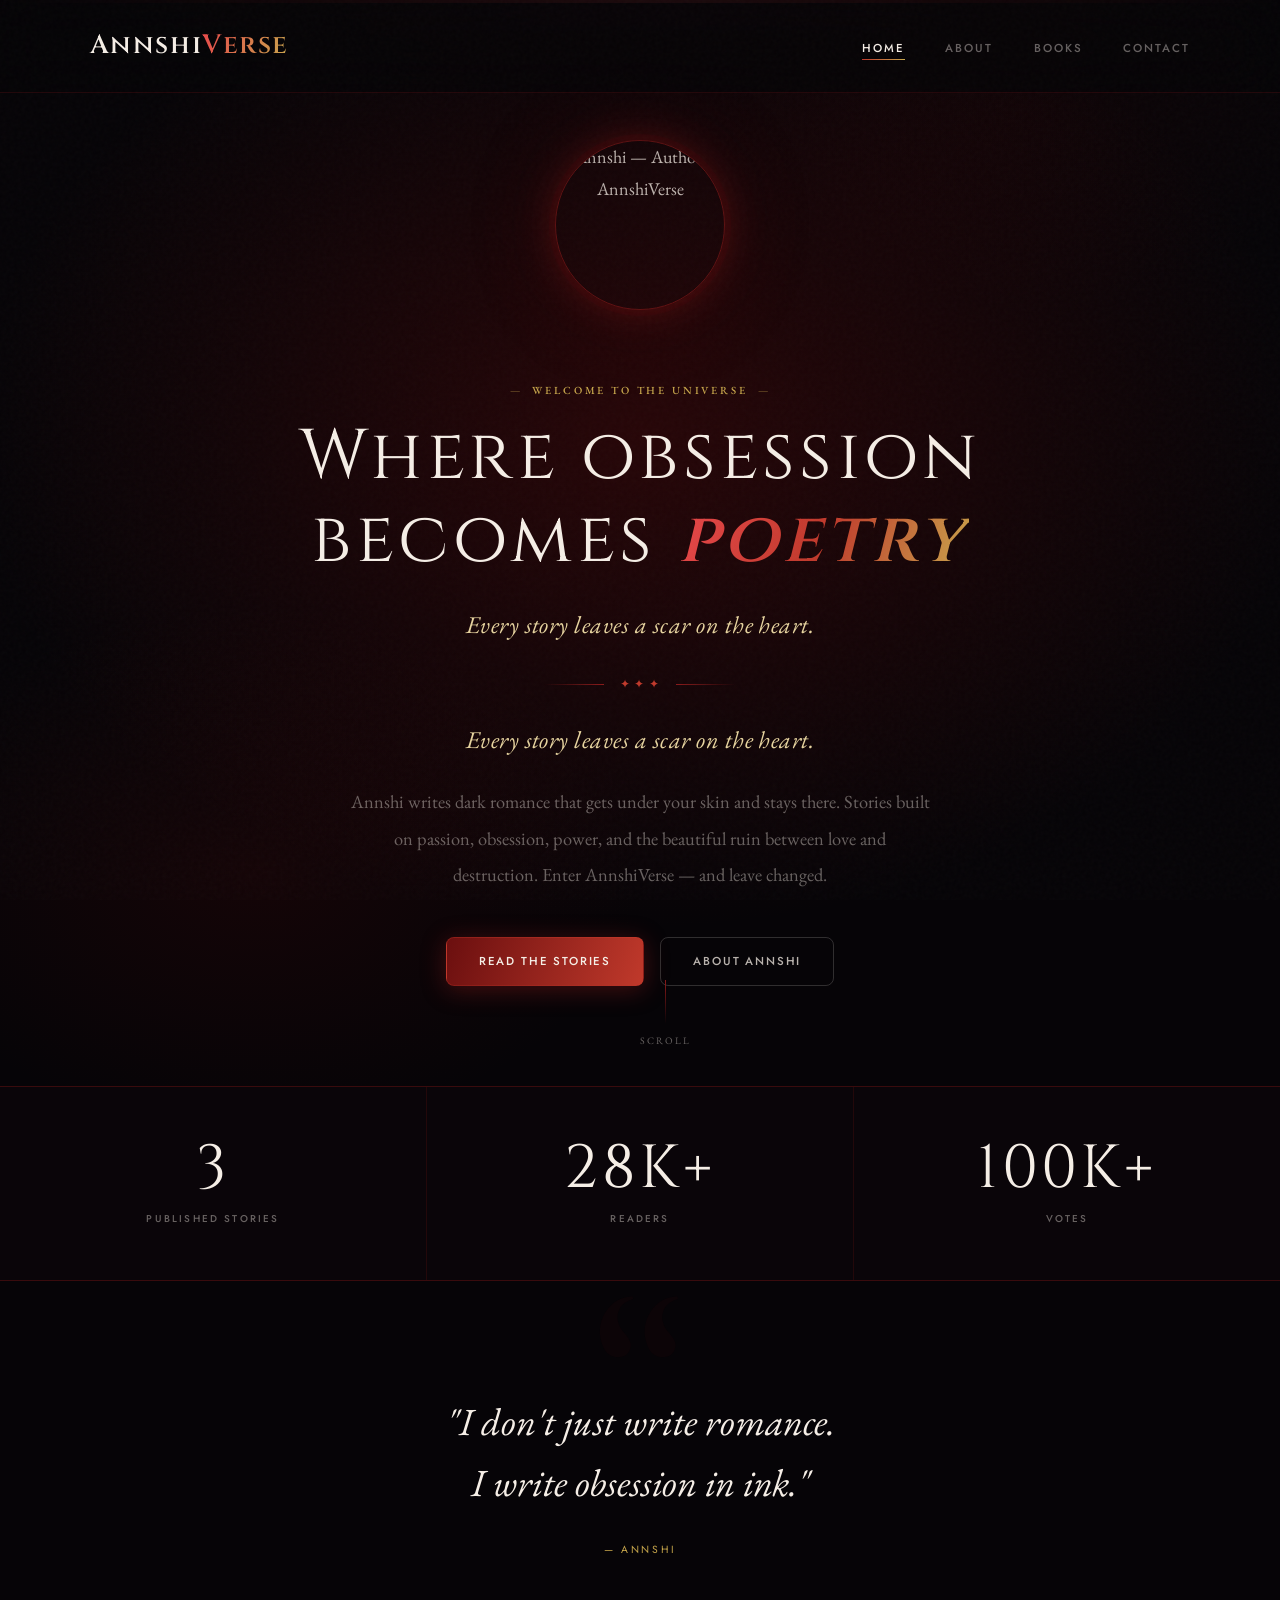
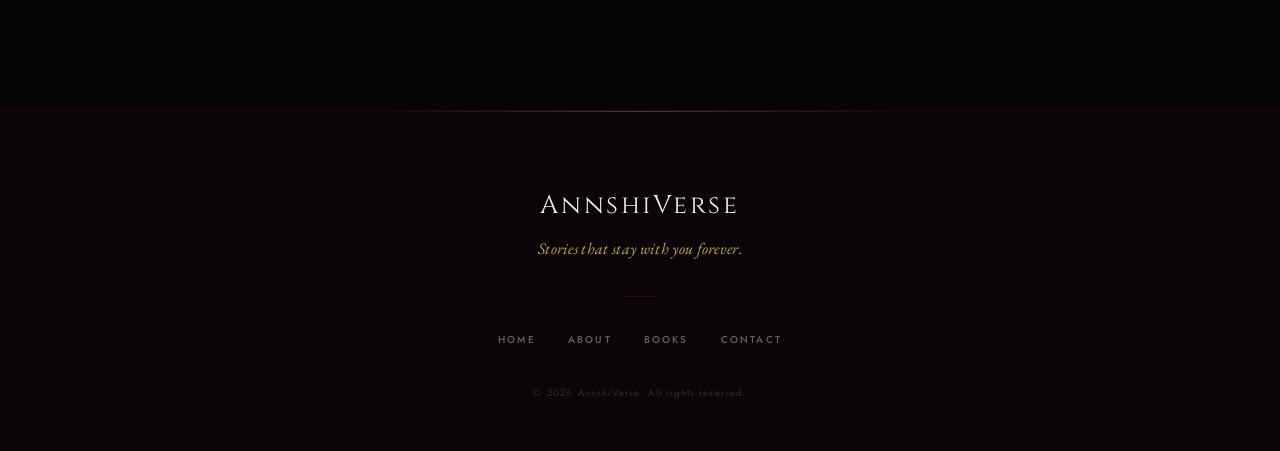
==== index.html @ eadb2417 "Add files via upload" ====
<!DOCTYPE html>
<html lang="en">
<head>
  <meta charset="UTF-8">
  <meta name="viewport" content="width=device-width, initial-scale=1.0">
  <meta name="description" content="AnnshiVerse — Dark romance stories by Annshi. Obsession, passion, and love that leaves marks.">
  <title>AnnshiVerse | Stories That Leave Scars</title>
  <link rel="stylesheet" href="style.css">
</head>
<body>

  <!-- NAVIGATION -->
  <nav id="navbar">
    <div class="logo">Annshi<span>Verse</span></div>
    <button class="nav-toggle" id="navToggle" aria-label="Toggle navigation" aria-expanded="false">
      <span></span><span></span><span></span>
    </button>
    <ul id="navMenu">
      <li><a href="index.html" class="active">Home</a></li>
      <li><a href="about.html">About</a></li>
      <li><a href="books.html">Books</a></li>
      <li><a href="contact.html">Contact</a></li>
    </ul>
  </nav>

  <!-- HERO -->
  <section class="hero">
    <canvas id="particles-canvas"></canvas>

    <div class="hero-content">
      <img src="annshi.jpg" alt="Annshi — Author of AnnshiVerse" class="profile-img">

      <span class="hero-eyebrow">Welcome to the universe</span>

      <h1>Where obsession<br>becomes <em>poetry</em></h1>

<p class="tagline">
  Every story leaves a scar on the heart.
</p>

      <div class="hero-divider">
        <span class="hero-divider-icon">✦ ✦ ✦</span>
      </div>

      <p class="tagline">
        Every story leaves a scar on the heart.
      </p>

      <p class="description">
        Annshi writes dark romance that gets under your skin and stays there.
        Stories built on passion, obsession, power, and the beautiful ruin
        between love and destruction. Enter AnnshiVerse — and leave changed.
      </p>

      <div class="hero-buttons">
        <a href="books.html" class="btn">Read the Stories</a>
        <a href="about.html" class="btn-secondary">About Annshi</a>
      </div>
    </div>

    <div class="scroll-hint" aria-hidden="true">
      <div class="scroll-hint-line"></div>
      <span>Scroll</span>
    </div>
  </section>

  <!-- STATS -->
  <section class="stats" aria-label="Reader statistics">
    <div class="stat-card reveal reveal-delay-1">
      <h2><span class="stat-num-accent">3</span></h2>
      <p>Published Stories</p>
    </div>
    <div class="stat-card reveal reveal-delay-2">
      <h2><span class="stat-num-accent">28K</span>+</h2>
      <p>Readers</p>
    </div>
    <div class="stat-card reveal reveal-delay-3">
      <h2><span class="stat-num-accent">100K</span>+</h2>
      <p>Votes</p>
    </div>
  </section>

  <!-- QUOTE -->
  <section class="quote-section reveal" aria-label="Author quote">
    <p class="quote-text">
      "I don't just write romance.<br>I write obsession in ink."
    </p>
    <p class="quote-author">— Annshi</p>
  </section>

  <!-- FOOTER -->
  <footer>
    <div class="footer-logo">AnnshiVerse</div>
    <p class="footer-tagline">Stories that stay with you forever.</p>
    <div class="footer-divider"></div>
    <ul class="footer-links">
      <li><a href="index.html">Home</a></li>
      <li><a href="about.html">About</a></li>
      <li><a href="books.html">Books</a></li>
      <li><a href="contact.html">Contact</a></li>
    </ul>
    <p>© 2026 AnnshiVerse. All rights reserved.</p>
  </footer>

  <script src="main.js"></script>
</body>
</html>
---- style.css ----
/* =============================================
   ANNSHIVERSE — style.css
   Dark Romance · Crimson · Cinematic · Raw
   ============================================= */

@import url('https://fonts.googleapis.com/css2?family=Cinzel:wght@400;500;600;700&family=EB+Garamond:ital,wght@0,400;0,500;1,400;1,500&family=Jost:wght@300;400;500&display=swap');

/* ── TOKENS ── */
:root {
  --black:       #060407;
  --void:        #0a0509;
  --deep:        #110810;
  --crimson:     #8b1a1a;
  --crimson-bright: #c0392b;
  --blood:       #6b0f0f;
  --rose-red:    #e8474a;
  --rose-glow:   rgba(200, 50, 50, 0.22);
  --gold:        #c9a84c;
  --gold-soft:   #e8d5a0;
  --gold-glow:   rgba(201, 168, 76, 0.15);
  --ivory:       #f5eee6;
  --ivory-dim:   rgba(245, 238, 230, 0.75);
  --ivory-muted: rgba(245, 238, 230, 0.4);
  --ivory-ghost: rgba(245, 238, 230, 0.07);
  --ivory-veil:  rgba(245, 238, 230, 0.04);
  --border:      rgba(139, 26, 26, 0.22);
  --border-gold: rgba(201, 168, 76, 0.2);
  --border-hot:  rgba(200, 50, 50, 0.45);

  --ff-display: 'Cinzel', 'Times New Roman', serif;
  --ff-body:    'EB Garamond', Georgia, serif;
  --ff-ui:      'Jost', system-ui, sans-serif;

  --r-sm: 8px;
  --r-md: 16px;
  --r-lg: 24px;
  --r-xl: 40px;

  --shadow-blood: 0 0 40px rgba(139, 26, 26, 0.4), 0 0 100px rgba(139, 26, 26, 0.15);
  --shadow-card:  0 12px 60px rgba(0, 0, 0, 0.6);
  --shadow-gold:  0 0 30px rgba(201, 168, 76, 0.2);

  --ease: cubic-bezier(0.4, 0, 0.2, 1);
  --t: 0.35s;
}

/* ── RESET ── */
*, *::before, *::after { margin: 0; padding: 0; box-sizing: border-box; }

html { scroll-behavior: smooth; font-size: 16px; }

body {
  font-family: var(--ff-body);
  background-color: var(--black);
  color: var(--ivory-dim);
  overflow-x: hidden;
  line-height: 1.8;
  font-size: 18px;
  -webkit-font-smoothing: antialiased;
}

img { display: block; max-width: 100%; }
a { color: inherit; text-decoration: none; }

/* ── SCROLLBAR ── */
::-webkit-scrollbar { width: 5px; }
::-webkit-scrollbar-track { background: var(--void); }
::-webkit-scrollbar-thumb {
  background: linear-gradient(180deg, var(--crimson), var(--gold));
  border-radius: 99px;
}

::selection { background: rgba(139, 26, 26, 0.35); color: var(--ivory); }

/* =============================================
   GRAIN OVERLAY — makes it feel handcrafted
   ============================================= */
body::before {
  content: '';
  position: fixed;
  inset: 0;
  background-image: url("data:image/svg+xml,%3Csvg viewBox='0 0 256 256' xmlns='http://www.w3.org/2000/svg'%3E%3Cfilter id='noise'%3E%3CfeTurbulence type='fractalNoise' baseFrequency='0.9' numOctaves='4' stitchTiles='stitch'/%3E%3C/filter%3E%3Crect width='100%25' height='100%25' filter='url(%23noise)' opacity='1'/%3E%3C/svg%3E");
  opacity: 0.025;
  pointer-events: none;
  z-index: 9999;
  animation: grainShift 8s steps(1) infinite;
}

@keyframes grainShift {
  0%   { transform: translate(0,    0); }
  10%  { transform: translate(-3%,  -2%); }
  20%  { transform: translate(2%,   3%); }
  30%  { transform: translate(-1%,  1%); }
  40%  { transform: translate(3%,  -3%); }
  50%  { transform: translate(-2%,  2%); }
  60%  { transform: translate(1%,  -1%); }
  70%  { transform: translate(-3%,  3%); }
  80%  { transform: translate(2%,  -2%); }
  90%  { transform: translate(-1%,  1%); }
  100% { transform: translate(0,    0); }
}

/* =============================================
   NAVIGATION
   ============================================= */
nav {
  position: fixed;
  top: 0; left: 0; right: 0;
  z-index: 1000;
  display: flex;
  justify-content: space-between;
  align-items: center;
  padding: 22px 7%;
  background: rgba(6, 4, 7, 0.75);
  backdrop-filter: blur(28px);
  -webkit-backdrop-filter: blur(28px);
  border-bottom: 1px solid var(--border);
  transition: padding var(--t) var(--ease), background var(--t) var(--ease);
}

nav.scrolled {
  padding: 14px 7%;
  background: rgba(6, 4, 7, 0.92);
}

.logo {
  font-family: var(--ff-display);
  font-size: 1.65rem;
  font-weight: 600;
  letter-spacing: 0.06em;
  color: var(--ivory);
  position: relative;
}

.logo span {
  background: linear-gradient(110deg, var(--rose-red), var(--gold));
  -webkit-background-clip: text;
  -webkit-text-fill-color: transparent;
  background-clip: text;
}

nav ul { display: flex; gap: 40px; list-style: none; }

nav a {
  font-family: var(--ff-ui);
  font-size: 0.72rem;
  font-weight: 500;
  color: var(--ivory-muted);
  letter-spacing: 0.18em;
  text-transform: uppercase;
  transition: color var(--t);
  position: relative;
  padding-bottom: 4px;
}

nav a::after {
  content: '';
  position: absolute;
  bottom: 0; left: 0;
  width: 0; height: 1px;
  background: linear-gradient(90deg, var(--crimson-bright), var(--gold));
  transition: width var(--t) var(--ease);
}

nav a:hover, nav a.active { color: var(--ivory); }
nav a:hover::after, nav a.active::after { width: 100%; }

.nav-toggle {
  display: none;
  flex-direction: column;
  gap: 5px;
  cursor: pointer;
  padding: 4px;
  background: none;
  border: none;
}

.nav-toggle span {
  display: block;
  width: 22px; height: 1.5px;
  background: var(--ivory-dim);
  border-radius: 99px;
  transition: var(--t) var(--ease);
}

/* =============================================
   HERO — index.html
   ============================================= */
.hero {
  min-height: 100vh;
  display: flex;
  flex-direction: column;
  justify-content: center;
  align-items: center;
  text-align: center;
  padding: 140px 7% 100px;
  position: relative;
  overflow: hidden;
}

/* Deep red vignette atmosphere */
.hero::before {
  content: '';
  position: absolute;
  inset: 0;
  background:
    radial-gradient(ellipse 80% 70% at 50% 40%, rgba(100, 10, 10, 0.35) 0%, transparent 65%),
    radial-gradient(ellipse 50% 40% at 20% 80%, rgba(80, 8, 8, 0.2) 0%, transparent 60%),
    radial-gradient(ellipse 40% 30% at 80% 10%, rgba(60, 6, 6, 0.15) 0%, transparent 60%);
  pointer-events: none;
}

/* Top edge blood drip effect */
.hero::after {
  content: '';
  position: absolute;
  top: 0; left: 0; right: 0;
  height: 3px;
  background: linear-gradient(90deg, transparent, var(--crimson), var(--rose-red), var(--crimson), transparent);
  opacity: 0.7;
}

#particles-canvas {
  position: absolute;
  inset: 0;
  pointer-events: none;
  z-index: 0;
}

.hero-content {
  position: relative;
  z-index: 1;
  max-width: 860px;
}


.hero-content {
  position: relative;
  z-index: 1;
  max-width: 860px;

  display: flex;
  flex-direction: column;
  align-items: center;
  text-align: center;
}

/* ── Profile image ── */
.profile-img {
  width: 170px;
  height: 170px;
  border-radius: 50%;
  object-fit: cover;

  display: block;
  margin: 0 auto 35px;

  border: 1px solid rgba(139, 26, 26, 0.6);
  box-shadow: var(--shadow-blood), 0 0 0 6px rgba(139, 26, 26, 0.07);
  transition: transform var(--t) var(--ease), box-shadow var(--t) var(--ease);
}
.profile-img:hover {
  transform: scale(1.04);
  box-shadow: 0 0 60px rgba(200, 50, 50, 0.5), 0 0 140px rgba(139, 26, 26, 0.2), 0 0 0 6px rgba(139, 26, 26, 0.12);
}

.hero-eyebrow {
  display: inline-block;
  font-size: 0.68rem;
  font-weight: 500;
  letter-spacing: 0.26em;
  text-transform: uppercase;
  color: var(--gold);
  margin-top: 36px;
  margin-bottom: 14px;
  opacity: 0;
  transform: translateY(10px);
  animation: fadeUp 0.8s 0.3s forwards;
}

/* Decorative line around eyebrow */
.hero-eyebrow::before,
.hero-eyebrow::after {
  content: '—';
  margin: 0 10px;
  opacity: 0.5;
}

.hero h1 {
  font-family: var(--ff-display);
  font-size: clamp(2.4rem, 5.5vw, 5rem);
  font-weight: 400;
  line-height: 1.18;
  color: var(--ivory);
  letter-spacing: 0.06em;
  opacity: 0;
  transform: translateY(18px);
  animation: fadeUp 0.85s 0.5s forwards;
}

.hero h1 em {
  font-style: italic;
  font-weight: 600;
  background: linear-gradient(110deg, var(--rose-red) 0%, var(--crimson-bright) 50%, var(--gold) 100%);
  -webkit-background-clip: text;
  -webkit-text-fill-color: transparent;
  background-clip: text;
}

.tagline {
  font-family: var(--ff-body);
  font-style: italic;
  font-size: clamp(1.15rem, 2.2vw, 1.5rem);
  color: var(--gold-soft);
  margin-top: 22px;
  letter-spacing: 0.02em;
  opacity: 0;
  transform: translateY(12px);
  animation: fadeUp 0.8s 0.7s forwards;
}

.description {
  font-size: 1.15rem;
  color: var(--ivory-muted);
  max-width: 580px;
  margin: 22px auto 0;
  line-height: 2;
  font-weight: 400;
  opacity: 0;
  transform: translateY(12px);
  animation: fadeUp 0.8s 0.85s forwards;
}

.hero-buttons {
  display: flex;
  justify-content: center;
  gap: 16px;
  flex-wrap: wrap;
  margin-top: 44px;
  opacity: 0;
  transform: translateY(12px);
  animation: fadeUp 0.8s 1s forwards;
}

/* Divider ornament */
.hero-divider {
  display: flex;
  align-items: center;
  justify-content: center;
  gap: 16px;
  margin-top: 28px;
  opacity: 0;
  transform: translateY(8px);
  animation: fadeUp 0.8s 0.62s forwards;
}

.hero-divider::before,
.hero-divider::after {
  content: '';
  width: 60px; height: 1px;
  background: linear-gradient(90deg, transparent, var(--crimson));
}

.hero-divider::after {
  background: linear-gradient(90deg, var(--crimson), transparent);
}

.hero-divider-icon {
  color: var(--crimson-bright);
  font-size: 0.75rem;
  letter-spacing: 0.1em;
}

/* Scroll indicator */
.scroll-hint {
  position: absolute;
  bottom: 36px; left: 50%;
  transform: translateX(-50%);
  display: flex;
  flex-direction: column;
  align-items: center;
  gap: 8px;
  color: var(--ivory-muted);
  font-size: 0.62rem;
  letter-spacing: 0.2em;
  text-transform: uppercase;
  z-index: 1;
  opacity: 0;
  animation: fadeUp 0.7s 1.4s forwards;
}

.scroll-hint-line {
  width: 1px; height: 44px;
  background: linear-gradient(to bottom, var(--crimson), transparent);
  animation: scrollPulse 2.2s infinite;
}

/* =============================================
   BUTTONS
   ============================================= */
.btn,
.btn-secondary,
.read-btn,
.contact-btn {
  display: inline-flex;
  align-items: center;
  gap: 8px;
  padding: 13px 32px;
  border-radius: var(--r-sm);
  font-family: var(--ff-ui);
  font-size: 0.72rem;
  font-weight: 500;
  letter-spacing: 0.16em;
  text-transform: uppercase;
  cursor: pointer;
  transition: transform var(--t) var(--ease), box-shadow var(--t) var(--ease), background var(--t) var(--ease);
  border: none;
  white-space: nowrap;
}

.btn, .read-btn, .contact-btn {
  background: linear-gradient(110deg, var(--blood) 0%, var(--crimson-bright) 100%);
  color: var(--ivory);
  box-shadow: 0 4px 24px rgba(139, 26, 26, 0.45);
  border: 1px solid rgba(200, 57, 43, 0.3);
}

.btn:hover, .read-btn:hover, .contact-btn:hover {
  transform: translateY(-3px);
  box-shadow: 0 10px 40px rgba(192, 57, 43, 0.55), 0 0 0 1px rgba(200, 57, 43, 0.25);
}

.btn-secondary {
  background: transparent;
  color: var(--ivory-dim);
  border: 1px solid rgba(245, 238, 230, 0.18);
}

.btn-secondary:hover {
  background: rgba(139, 26, 26, 0.12);
  border-color: var(--crimson);
  transform: translateY(-3px);
  color: var(--ivory);
}

/* =============================================
   STATS
   ============================================= */
.stats {
  display: flex;
  justify-content: center;
  flex-wrap: wrap;
  gap: 1px;
  padding: 0;
  background: var(--border);
  border-top: 1px solid var(--border);
  border-bottom: 1px solid var(--border);
}

.stat-card {
  flex: 1;
  min-width: 180px;
  background: var(--void);
  padding: 52px 40px;
  text-align: center;
  transition: background var(--t) var(--ease);
  position: relative;
}

.stat-card::after {
  content: '';
  position: absolute;
  bottom: 0; left: 50%; transform: translateX(-50%);
  width: 0; height: 2px;
  background: linear-gradient(90deg, var(--crimson), var(--gold));
  transition: width 0.5s var(--ease);
}

.stat-card:hover { background: rgba(20, 5, 5, 0.9); }
.stat-card:hover::after { width: 60%; }

.stat-card h2 {
  font-family: var(--ff-display);
  font-size: clamp(2.8rem, 5vw, 3.8rem);
  font-weight: 400;
  color: var(--ivory);
  line-height: 1;
  letter-spacing: 0.06em;
}

.stat-card p {
  font-family: var(--ff-ui);
  font-size: 0.62rem;
  font-weight: 500;
  letter-spacing: 0.22em;
  text-transform: uppercase;
  color: var(--ivory-muted);
  margin-top: 10px;
}

/* =============================================
   QUOTE SECTION
   ============================================= */
.quote-section {
  padding: 110px 7%;
  text-align: center;
  position: relative;
  overflow: hidden;
}

.quote-section::before {
  content: '\201C';
  position: absolute;
  top: 10px; left: 50%;
  transform: translateX(-50%);
  font-family: var(--ff-display);
  font-size: 20rem;
  color: rgba(139, 26, 26, 0.05);
  line-height: 1;
  pointer-events: none;
  user-select: none;
}

.quote-text {
  font-family: var(--ff-body);
  font-style: italic;
  font-size: clamp(1.5rem, 3vw, 2.4rem);
  font-weight: 400;
  color: var(--ivory);
  line-height: 1.6;
  max-width: 820px;
  margin: 0 auto;
  position: relative;
}

.quote-author {
  font-family: var(--ff-ui);
  font-size: 0.65rem;
  letter-spacing: 0.26em;
  text-transform: uppercase;
  color: var(--gold);
  margin-top: 28px;
}

/* =============================================
   SECTION HEADINGS
   ============================================= */
.section-label {
  display: block;
  font-family: var(--ff-ui);
  font-size: 0.6rem;
  font-weight: 500;
  letter-spacing: 0.34em;
  text-transform: uppercase;
  color: var(--gold);
  margin-bottom: 14px;
}

.section-title {
  font-family: var(--ff-display);
  font-size: clamp(1.9rem, 3.8vw, 3.1rem);
  font-weight: 400;
  color: var(--ivory);
  line-height: 1.2;
  letter-spacing: 0.04em;
}

.section-divider {
  display: flex;
  align-items: center;
  justify-content: center;
  gap: 16px;
  margin: 28px auto;
  max-width: 200px;
}

.section-divider::before,
.section-divider::after {
  content: '';
  flex: 1;
  height: 1px;
  background: linear-gradient(90deg, transparent, var(--crimson));
}

.section-divider::after {
  background: linear-gradient(90deg, var(--crimson), transparent);
}

.section-divider-ornament {
  color: var(--crimson-bright);
  font-size: 0.55rem;
  letter-spacing: 0.1em;
}

/* =============================================
   ABOUT PAGE
   ============================================= */
.about-hero {
  min-height: 100vh;
  display: flex;
  align-items: center;
  justify-content: center;
  padding: 140px 7% 80px;
  text-align: center;
  position: relative;
  overflow: hidden;
}

.about-hero::before {
  content: '';
  position: absolute;
  inset: 0;
  background:
    radial-gradient(ellipse 70% 60% at 50% 25%, rgba(100, 10, 10, 0.3) 0%, transparent 65%),
    radial-gradient(ellipse 40% 35% at 85% 75%, rgba(60, 6, 6, 0.15) 0%, transparent 60%);
  pointer-events: none;
}

.about-hero::after {
  content: '';
  position: absolute;
  top: 0; left: 0; right: 0;
  height: 3px;
  background: linear-gradient(90deg, transparent, var(--crimson), var(--rose-red), var(--crimson), transparent);
  opacity: 0.7;
}

.about-hero-inner {
  position: relative;
  z-index: 1;
  max-width: 780px;
}

.about-hero .profile-img {
  width: 200px; height: 200px;
  margin: 0 auto 40px;
}

.about-intro-text {
  font-size: 1.2rem;
  color: var(--ivory-muted);
  line-height: 2;
  font-weight: 400;
  margin-top: 26px;
}

.about-intro-text + .about-intro-text { margin-top: 18px; }

/* Writing Style Section */
.style-section {
  padding: 110px 7%;
  text-align: center;
}

.style-grid {
  display: grid;
  grid-template-columns: repeat(3, 1fr);
  gap: 2px;
  margin-top: 60px;
  max-width: 1100px;
  margin-left: auto;
  margin-right: auto;
  background: var(--border);
  border: 1px solid var(--border);
}

.style-card {
  background: var(--void);
  padding: 48px 36px;
  text-align: left;
  transition: background var(--t) var(--ease);
  position: relative;
  overflow: hidden;
}

.style-card::before {
  content: '';
  position: absolute;
  top: 0; left: 0; right: 0;
  height: 2px;
  background: linear-gradient(90deg, var(--crimson), var(--gold));
  transform: scaleX(0);
  transform-origin: left;
  transition: transform 0.5s var(--ease);
}

.style-card:hover { background: rgba(12, 5, 5, 0.95); }
.style-card:hover::before { transform: scaleX(1); }

.style-card-icon {
  font-size: 1.6rem;
  margin-bottom: 24px;
  display: block;
}

.style-card h3 {
  font-family: var(--ff-display);
  font-size: 1.05rem;
  font-weight: 500;
  color: var(--ivory);
  margin-bottom: 14px;
  letter-spacing: 0.08em;
}

.style-card p {
  font-size: 1.05rem;
  color: var(--ivory-muted);
  line-height: 1.85;
  font-weight: 400;
}

/* Philosophy */
.philosophy-section {
  padding: 100px 7%;
  display: flex;
  justify-content: center;
}

.philosophy-box {
  background: var(--ivory-veil);
  border: 1px solid var(--border-gold);
  border-radius: var(--r-lg);
  padding: 72px 80px;
  max-width: 820px;
  text-align: center;
  position: relative;
  overflow: hidden;
}

.philosophy-box::before {
  content: '';
  position: absolute;
  inset: 0;
  background: radial-gradient(ellipse 60% 50% at 50% 50%, rgba(139, 26, 26, 0.12) 0%, transparent 70%);
  pointer-events: none;
}

.philosophy-box .big-quote {
  font-family: var(--ff-display);
  font-style: italic;
  font-weight: 300;
  font-size: clamp(1.4rem, 2.8vw, 2rem);
  color: var(--ivory);
  line-height: 1.65;
  position: relative;
}

/* Journey / Timeline */
.journey-section {
  padding: 100px 7%;
  text-align: center;
}

.timeline {
  display: grid;
  grid-template-columns: repeat(3, 1fr);
  gap: 0;
  margin-top: 60px;
  max-width: 1100px;
  margin-left: auto;
  margin-right: auto;
  position: relative;
}

.timeline::before {
  content: '';
  position: absolute;
  top: 28px;
  left: 16.67%; right: 16.67%;
  height: 1px;
  background: linear-gradient(90deg, transparent, var(--crimson), var(--gold), var(--crimson), transparent);
  opacity: 0.5;
}

.timeline-item {
  padding: 0 32px;
  text-align: center;
}

.timeline-dot {
  width: 12px; height: 12px;
  border-radius: 50%;
  background: var(--crimson-bright);
  margin: 22px auto 28px;
  box-shadow: 0 0 16px rgba(192, 57, 43, 0.6);
  position: relative;
  z-index: 1;
}

.timeline-dot::before {
  content: '';
  position: absolute;
  inset: -4px;
  border-radius: 50%;
  border: 1px solid rgba(192, 57, 43, 0.3);
}

.timeline-item h3 {
  font-family: var(--ff-display);
  font-size: 1.2rem;
  font-weight: 600;
  color: var(--ivory);
  margin-bottom: 12px;
}

.timeline-item p {
  font-size: 0.9rem;
  color: var(--ivory-muted);
  line-height: 1.9;
  font-weight: 300;
}

/* =============================================
   BOOKS PAGE
   ============================================= */
.books-header {
  padding: 170px 7% 80px;
  text-align: center;
  position: relative;
  overflow: hidden;
}

.books-header::before {
  content: '';
  position: absolute;
  inset: 0;
  background: radial-gradient(ellipse 70% 60% at 50% 0%, rgba(100, 10, 10, 0.25) 0%, transparent 70%);
  pointer-events: none;
}

.books-header::after {
  content: '';
  position: absolute;
  top: 0; left: 0; right: 0;
  height: 3px;
  background: linear-gradient(90deg, transparent, var(--crimson), var(--rose-red), var(--crimson), transparent);
  opacity: 0.7;
}

.books-header-inner { position: relative; z-index: 1; }

.books-header h1 {
  font-family: var(--ff-display);
  font-size: clamp(2.8rem, 5.5vw, 4.5rem);
  font-weight: 300;
  color: var(--ivory);
  line-height: 1.1;
}

.books-header p {
  font-size: 1rem;
  color: var(--ivory-muted);
  max-width: 520px;
  margin: 22px auto 0;
  line-height: 1.9;
  font-weight: 300;
}

.books-container {
  padding: 40px 7% 120px;
  max-width: 1200px;
  margin: 0 auto;
}

.book-card {
  display: grid;
  grid-template-columns: 260px 1fr;
  gap: 60px;
  background: var(--ivory-veil);
  border: 1px solid var(--border);
  border-radius: var(--r-md);
  padding: 52px;
  margin-bottom: 3px;
  transition: border-color var(--t) var(--ease), background var(--t) var(--ease);
  position: relative;
  overflow: hidden;
}

/* Left blood-bar accent */
.book-card::before {
  content: '';
  position: absolute;
  left: 0; top: 0; bottom: 0;
  width: 2px;
  background: linear-gradient(to bottom, var(--crimson), var(--gold), var(--crimson));
  opacity: 0;
  transition: opacity 0.4s var(--ease);
}

.book-card:hover {
  border-color: rgba(139, 26, 26, 0.35);
  background: rgba(15, 6, 6, 0.7);
}

.book-card:hover::before { opacity: 1; }

.book-img-wrap {
  position: relative;
  flex-shrink: 0;
}

.book-img-wrap img {
  width: 100%;
  border-radius: var(--r-sm);
  aspect-ratio: 2/3;
  object-fit: cover;
  box-shadow: 0 16px 60px rgba(0, 0, 0, 0.7), 0 0 0 1px rgba(139, 26, 26, 0.2);
  transition: transform 0.5s var(--ease);
}

.book-card:hover .book-img-wrap img {
  transform: scale(1.03) rotate(0.5deg);
}

.book-content {
  display: flex;
  flex-direction: column;
  justify-content: center;
}

.book-number {
  font-family: var(--ff-ui);
  font-size: 0.6rem;
  font-weight: 500;
  letter-spacing: 0.3em;
  text-transform: uppercase;
  color: var(--gold);
  margin-bottom: 14px;
  display: flex;
  align-items: center;
  gap: 10px;
}

.book-number::after {
  content: '';
  width: 30px; height: 1px;
  background: var(--crimson);
  opacity: 0.6;
}

.book-content h2 {
  font-family: var(--ff-display);
  font-size: clamp(1.5rem, 2.2vw, 2.1rem);
  font-weight: 500;
  color: var(--ivory);
  line-height: 1.2;
  margin-bottom: 22px;
  letter-spacing: 0.05em;
}

.book-content p {
  font-size: 1.1rem;
  color: var(--ivory-muted);
  line-height: 1.95;
  margin-bottom: 36px;
  font-weight: 400;
}

/* =============================================
   CONTACT PAGE
   ============================================= */
.contact-hero {
  padding: 170px 7% 80px;
  text-align: center;
  position: relative;
  overflow: hidden;
}

.contact-hero::before {
  content: '';
  position: absolute;
  inset: 0;
  background: radial-gradient(ellipse 60% 50% at 50% 0%, rgba(100, 10, 10, 0.25) 0%, transparent 70%);
  pointer-events: none;
}

.contact-hero::after {
  content: '';
  position: absolute;
  top: 0; left: 0; right: 0;
  height: 3px;
  background: linear-gradient(90deg, transparent, var(--crimson), var(--rose-red), var(--crimson), transparent);
  opacity: 0.7;
}

.contact-hero-inner { position: relative; z-index: 1; }

.contact-hero h1 {
  font-family: var(--ff-display);
  font-size: clamp(2.8rem, 5vw, 4.2rem);
  font-weight: 300;
  color: var(--ivory);
  line-height: 1.1;
}

.contact-hero p {
  font-size: 1rem;
  color: var(--ivory-muted);
  max-width: 500px;
  margin: 22px auto 0;
  line-height: 1.9;
  font-weight: 300;
}

.contact-container {
  display: grid;
  grid-template-columns: repeat(2, 1fr);
  gap: 3px;
  max-width: 860px;
  margin: 0 auto;
  padding: 20px 7% 80px;
  background: var(--border);
  border: 1px solid var(--border);
}

.contact-card {
  background: var(--void);
  padding: 56px 44px;
  text-align: center;
  transition: background var(--t) var(--ease);
  position: relative;
  overflow: hidden;
}

.contact-card::before {
  content: '';
  position: absolute;
  bottom: 0; left: 0; right: 0;
  height: 2px;
  background: linear-gradient(90deg, transparent, var(--crimson), var(--gold), var(--crimson), transparent);
  transform: scaleX(0);
  transition: transform 0.5s var(--ease);
}

.contact-card:hover { background: rgba(12, 5, 5, 0.95); }
.contact-card:hover::before { transform: scaleX(1); }

.contact-icon { font-size: 2rem; margin-bottom: 20px; display: block; }

.contact-card h2 {
  font-family: var(--ff-display);
  font-size: 1.5rem;
  font-weight: 600;
  color: var(--ivory);
  margin-bottom: 14px;
}

.contact-card p {
  font-size: 0.9rem;
  color: var(--ivory-muted);
  line-height: 1.9;
  margin-bottom: 32px;
  font-weight: 300;
}

.reader-message {
  padding: 80px 7%;
  display: flex;
  justify-content: center;
}

.reader-message-box {
  background: var(--ivory-veil);
  border: 1px solid var(--border-gold);
  border-radius: var(--r-lg);
  padding: 72px 80px;
  max-width: 820px;
  text-align: center;
  width: 100%;
  position: relative;
  overflow: hidden;
}

.reader-message-box::before {
  content: '';
  position: absolute;
  inset: 0;
  background: radial-gradient(ellipse 60% 50% at 50% 50%, rgba(139, 26, 26, 0.1) 0%, transparent 70%);
  pointer-events: none;
}

.reader-message-box h2 {
  font-family: var(--ff-display);
  font-size: 1.8rem;
  font-weight: 400;
  color: var(--ivory);
  margin-bottom: 24px;
  letter-spacing: 0.06em;
}

.reader-message-box p {
  font-size: 1.15rem;
  color: var(--ivory-muted);
  line-height: 2;
  font-weight: 400;
}

/* =============================================
   FOOTER
   ============================================= */
footer {
  text-align: center;
  padding: 72px 7% 48px;
  border-top: 1px solid var(--border);
  margin-top: 40px;
  position: relative;
  background: var(--void);
}

footer::before {
  content: '';
  position: absolute;
  top: 0; left: 30%; right: 30%;
  height: 1px;
  background: linear-gradient(90deg, transparent, var(--crimson), transparent);
}

.footer-logo {
  font-family: var(--ff-display);
  font-size: 1.6rem;
  font-weight: 400;
  color: var(--ivory);
  margin-bottom: 6px;
  letter-spacing: 0.1em;
}

.footer-tagline {
  font-family: var(--ff-body);
  font-style: italic;
  font-size: 1rem;
  color: var(--gold);
  margin-bottom: 32px;
  letter-spacing: 0.02em;
}

.footer-links {
  display: flex;
  justify-content: center;
  gap: 32px;
  list-style: none;
  margin-bottom: 32px;
}

.footer-links a {
  font-family: var(--ff-ui);
  font-size: 0.62rem;
  font-weight: 500;
  letter-spacing: 0.22em;
  text-transform: uppercase;
  color: var(--ivory-muted);
  transition: color var(--t) var(--ease);
}

.footer-links a:hover { color: var(--rose-red); }

.footer-divider {
  width: 40px; height: 1px;
  background: var(--border);
  margin: 0 auto 24px;
}

footer > p {
  font-family: var(--ff-ui);
  font-size: 0.6rem;
  color: rgba(245, 238, 230, 0.18);
  letter-spacing: 0.12em;
}

/* =============================================
   GLASS CARD
   ============================================= */
.glass {
  background: var(--ivory-ghost);
  backdrop-filter: blur(20px);
  -webkit-backdrop-filter: blur(20px);
  border: 1px solid var(--border);
  border-radius: var(--r-md);
  transition: border-color var(--t), transform var(--t);
}

.glass:hover {
  border-color: rgba(139, 26, 26, 0.3);
  box-shadow: var(--shadow-card);
}

/* =============================================
   SCROLL REVEAL
   ============================================= */
.reveal {
  opacity: 0;
  transform: translateY(28px);
  transition: opacity 0.75s var(--ease), transform 0.75s var(--ease);
  /* CSS fallback: if JS never fires, reveal after 1.2s */
  animation: revealFallback 0s 1.2s forwards;
}

@keyframes revealFallback {
  to { opacity: 1; transform: none; }
}

.reveal.visible {
  opacity: 1;
  transform: none;
  animation: none; /* JS took over, cancel CSS fallback */
}

.reveal-delay-1 { transition-delay: 0.1s; }
.reveal-delay-2 { transition-delay: 0.22s; }
.reveal-delay-3 { transition-delay: 0.34s; }
.reveal-delay-4 { transition-delay: 0.46s; }

/* =============================================
   ANIMATIONS
   ============================================= */
@keyframes fadeUp {
  to { opacity: 1; transform: translateY(0); }
}

@keyframes scrollPulse {
  0%, 100% { opacity: 0.25; transform: scaleY(1); }
  50%       { opacity: 0.8;  transform: scaleY(1.1); }
}

@keyframes float {
  0%, 100% { transform: translateY(0); }
  50%       { transform: translateY(-10px); }
}

@keyframes pulse-ring {
  0%   { transform: scale(1); opacity: 0.6; }
  100% { transform: scale(1.8); opacity: 0; }
}

/* Reduced motion */
@media (prefers-reduced-motion: reduce) {
  *, *::before, *::after {
    animation-duration: 0.01ms !important;
    transition-duration: 0.01ms !important;
  }
}

/* =============================================
   RESPONSIVE — Tablet
   ============================================= */
@media (max-width: 1024px) {
  .style-grid { grid-template-columns: repeat(2, 1fr); }
  .timeline { grid-template-columns: 1fr; }
  .timeline::before { display: none; }

  .timeline-item {
    padding: 32px;
    text-align: left;
    display: flex;
    gap: 24px;
    align-items: flex-start;
  }

  .timeline-item .timeline-dot { flex-shrink: 0; margin: 4px 0 0; }

  .book-card { grid-template-columns: 210px 1fr; gap: 40px; padding: 40px; }

  .philosophy-box,
  .reader-message-box { padding: 52px 44px; }
}

/* =============================================
   RESPONSIVE — Mobile
   ============================================= */
@media (max-width: 768px) {
  nav {
    flex-direction: row;
    flex-wrap: wrap;
    padding: 18px 5%;
  }

  .nav-toggle { display: flex; }

  nav ul {
    width: 100%;
    flex-direction: column;
    gap: 0;
    max-height: 0;
    overflow: hidden;
    transition: max-height 0.45s var(--ease);
  }

  nav ul.open { max-height: 280px; }

  nav ul li a {
    display: block;
    padding: 14px 0;
    border-bottom: 1px solid var(--border);
  }

  .hero { padding: 120px 5% 80px; }
  .profile-img { width: 140px; height: 140px; }

  .stats { gap: 1px; background: var(--border); }
  .stat-card { min-width: 140px; padding: 40px 24px; }

  .style-grid { grid-template-columns: 1fr; gap: 1px; }

  .book-card {
    grid-template-columns: 1fr;
    gap: 28px;
    padding: 32px 24px;
  }

  .book-img-wrap img { width: 180px; margin: 0 auto; }
  .book-content { text-align: center; }
  .book-number { justify-content: center; }

  .contact-container { grid-template-columns: 1fr; }

  .philosophy-box,
  .reader-message-box { padding: 44px 28px; }

  .timeline-item { flex-direction: column; gap: 12px; text-align: center; }
  .timeline-item .timeline-dot { margin: 0 auto; }

  .hero-divider::before,
  .hero-divider::after { width: 40px; }
}
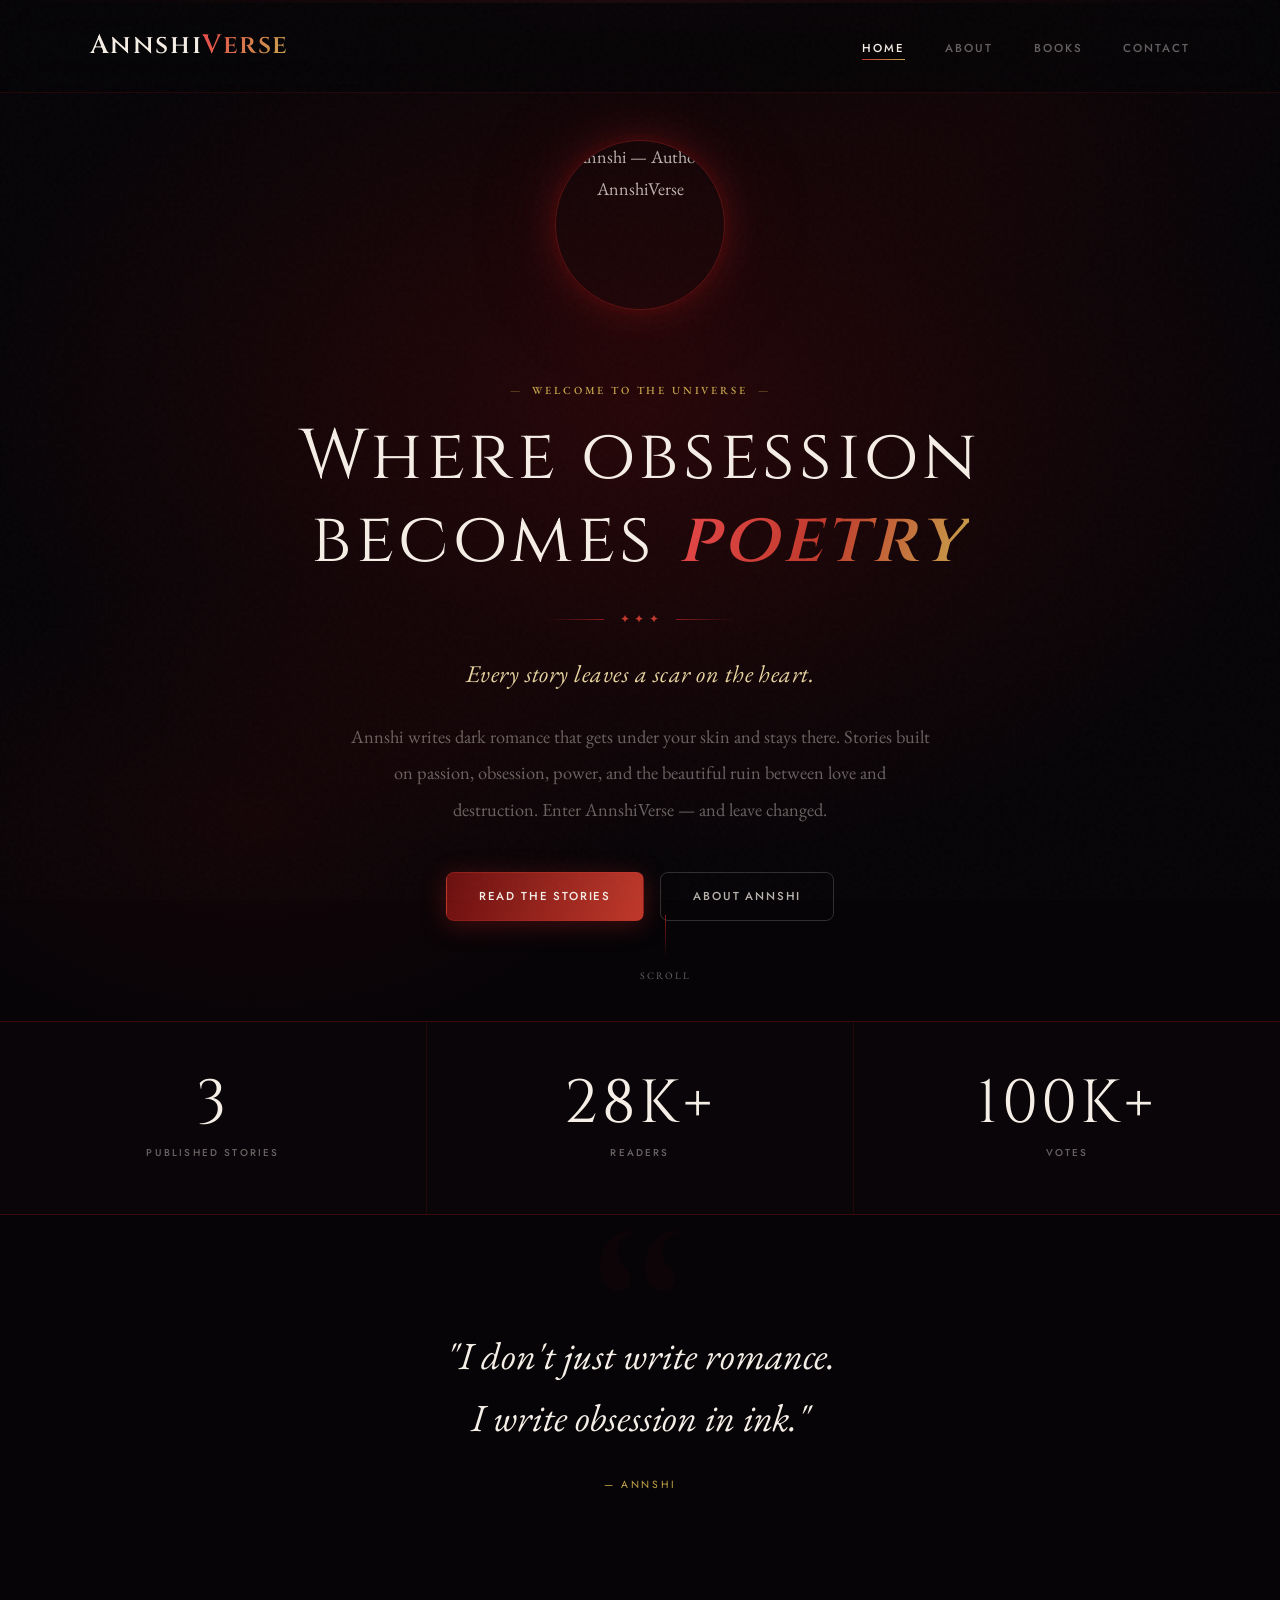
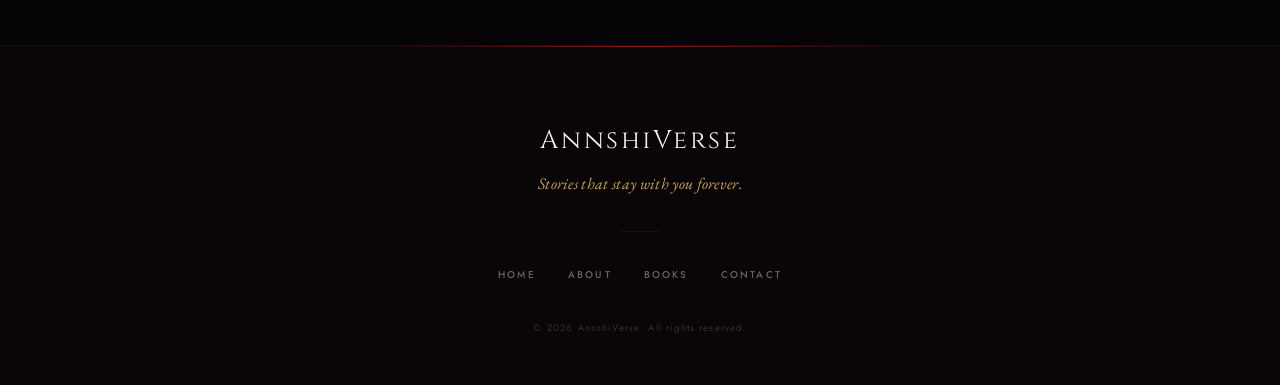
==== commit 3610e3ec: "Add files via upload" ====
--- a/index.html
+++ b/index.html
@@ -34,9 +34,6 @@
 
       <h1>Where obsession<br>becomes <em>poetry</em></h1>
 
-<p class="tagline">
-  Every story leaves a scar on the heart.
-</p>
 
       <div class="hero-divider">
         <span class="hero-divider-icon">✦ ✦ ✦</span>
--- a/style.css
+++ b/style.css
@@ -1263,33 +1263,39 @@
   .reader-message-box { padding: 52px 44px; }
 }
 
-/* =============================================
-   RESPONSIVE — Mobile
-   ============================================= */
 @media (max-width: 768px) {
   nav {
     flex-direction: row;
     flex-wrap: wrap;
     padding: 18px 5%;
+    align-items: flex-start;
   }
 
-  .nav-toggle { display: flex; }
+  .nav-toggle {
+    display: flex;
+  }
 
   nav ul {
     width: 100%;
     flex-direction: column;
-    gap: 0;
     max-height: 0;
     overflow: hidden;
-    transition: max-height 0.45s var(--ease);
+    transition: max-height 0.4s ease;
+    margin-top: 15px;
   }
 
-  nav ul.open { max-height: 280px; }
+  nav ul.open {
+    max-height: 300px;
+  }
+
+  nav ul li {
+    width: 100%;
+  }
 
   nav ul li a {
     display: block;
-    padding: 14px 0;
-    border-bottom: 1px solid var(--border);
+    padding: 15px 0;
+    border-bottom: 1px solid rgba(255,255,255,0.1);
   }
 
   .hero { padding: 120px 5% 80px; }
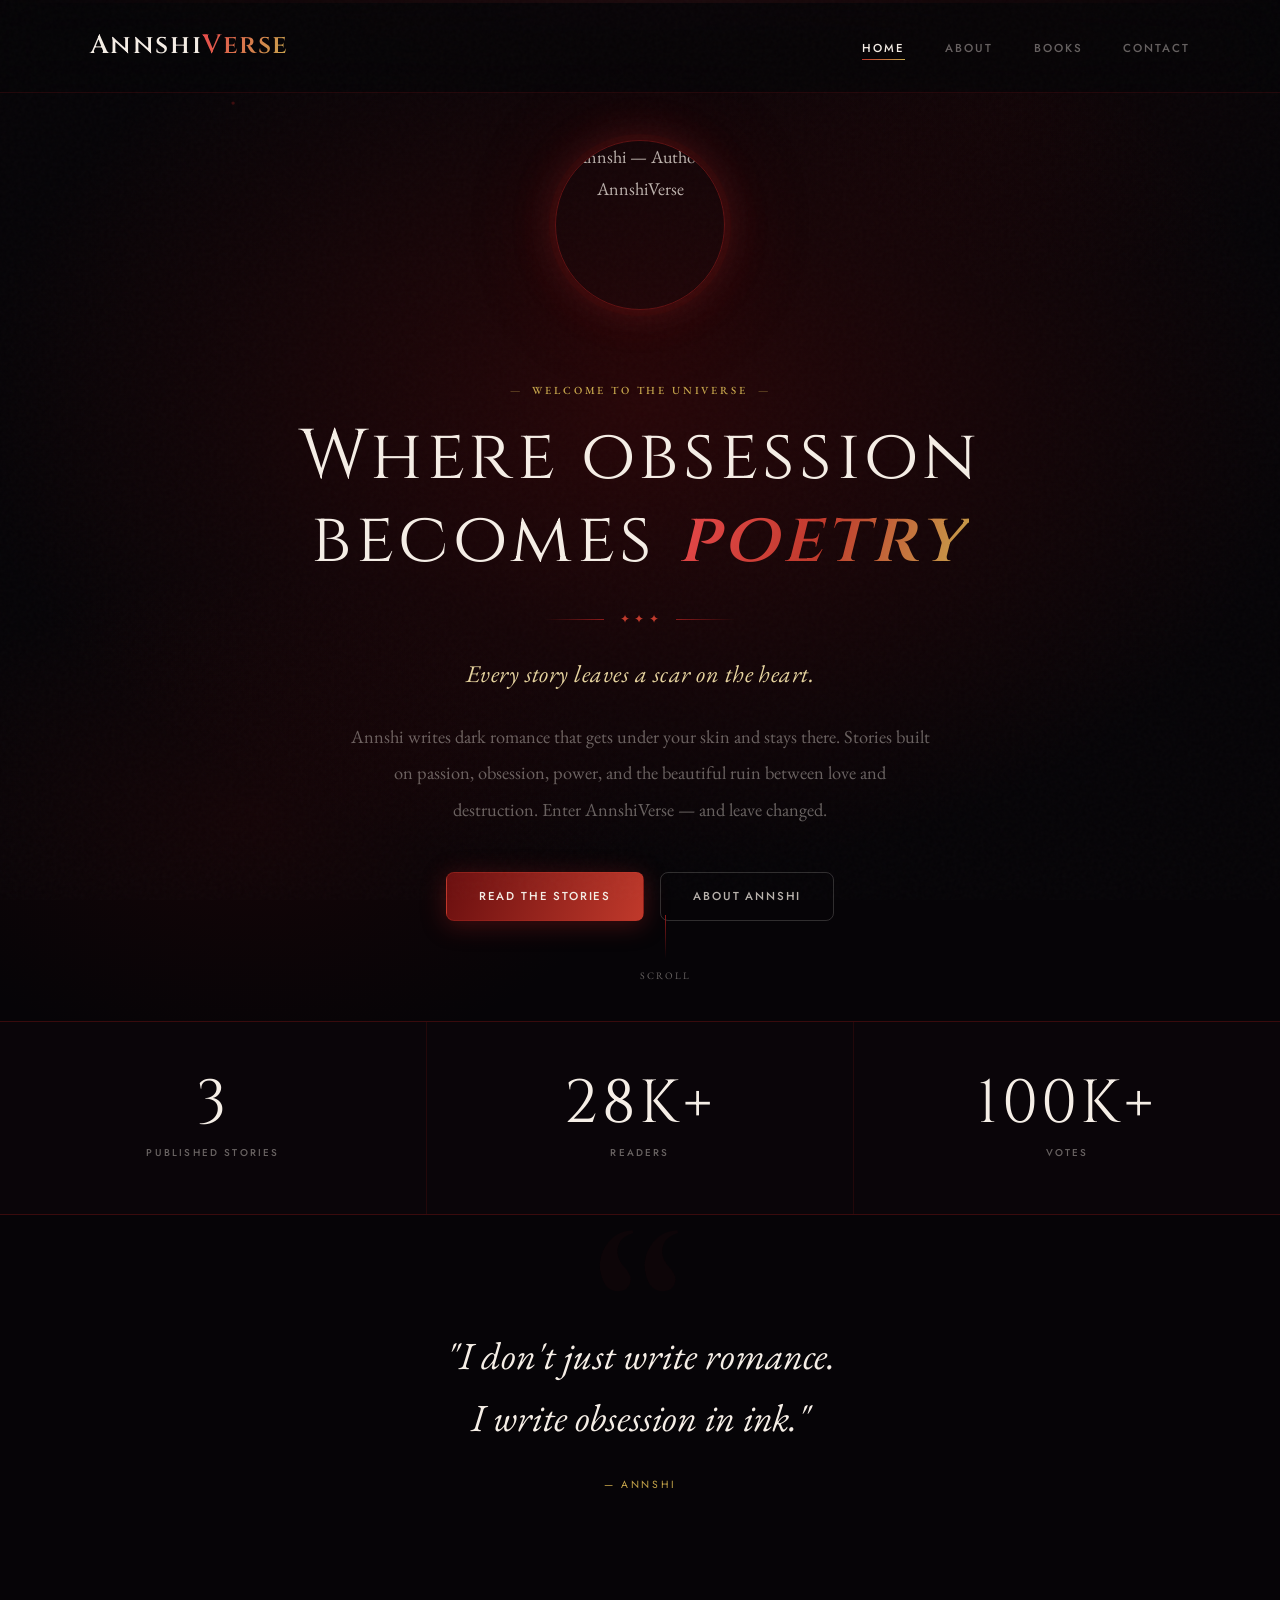
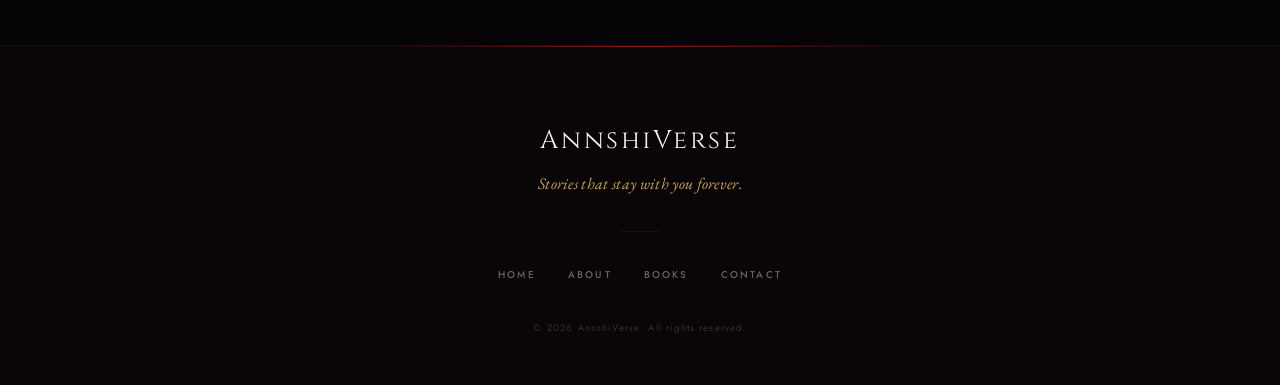
==== commit 1895f3b5: "Update index.html" ====
--- a/index.html
+++ b/index.html
@@ -6,6 +6,16 @@
   <meta name="description" content="AnnshiVerse — Dark romance stories by Annshi. Obsession, passion, and love that leaves marks.">
   <title>AnnshiVerse | Stories That Leave Scars</title>
   <link rel="stylesheet" href="style.css">
+
+  <!-- Google tag (gtag.js) -->
+<script async src="https://www.googletagmanager.com/gtag/js?id=G-VY9TY5R09G"></script>
+<script>
+  window.dataLayer = window.dataLayer || [];
+  function gtag(){dataLayer.push(arguments);}
+  gtag('js', new Date());
+
+  gtag('config', 'G-VY9TY5R09G');
+</script>
 </head>
 <body>
 
@@ -101,4 +111,4 @@
 
   <script src="main.js"></script>
 </body>
-</html>+</html>
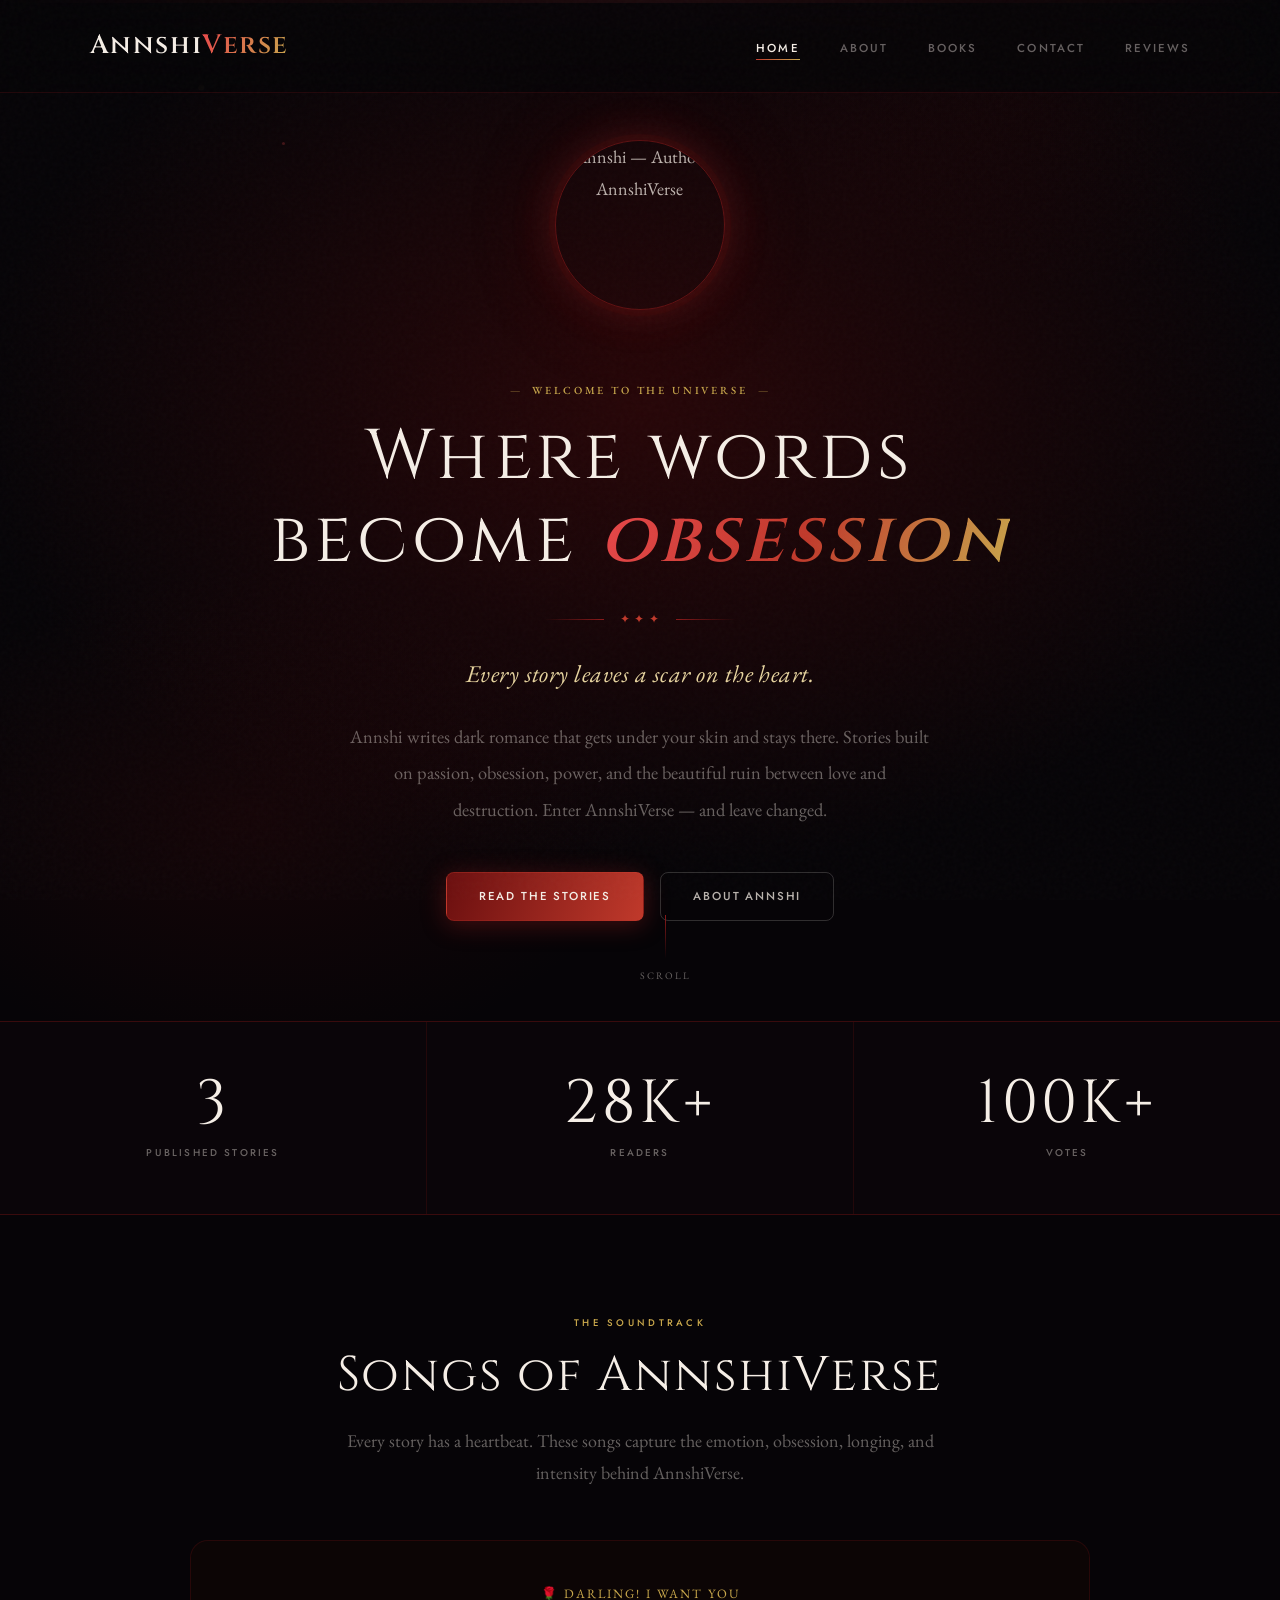
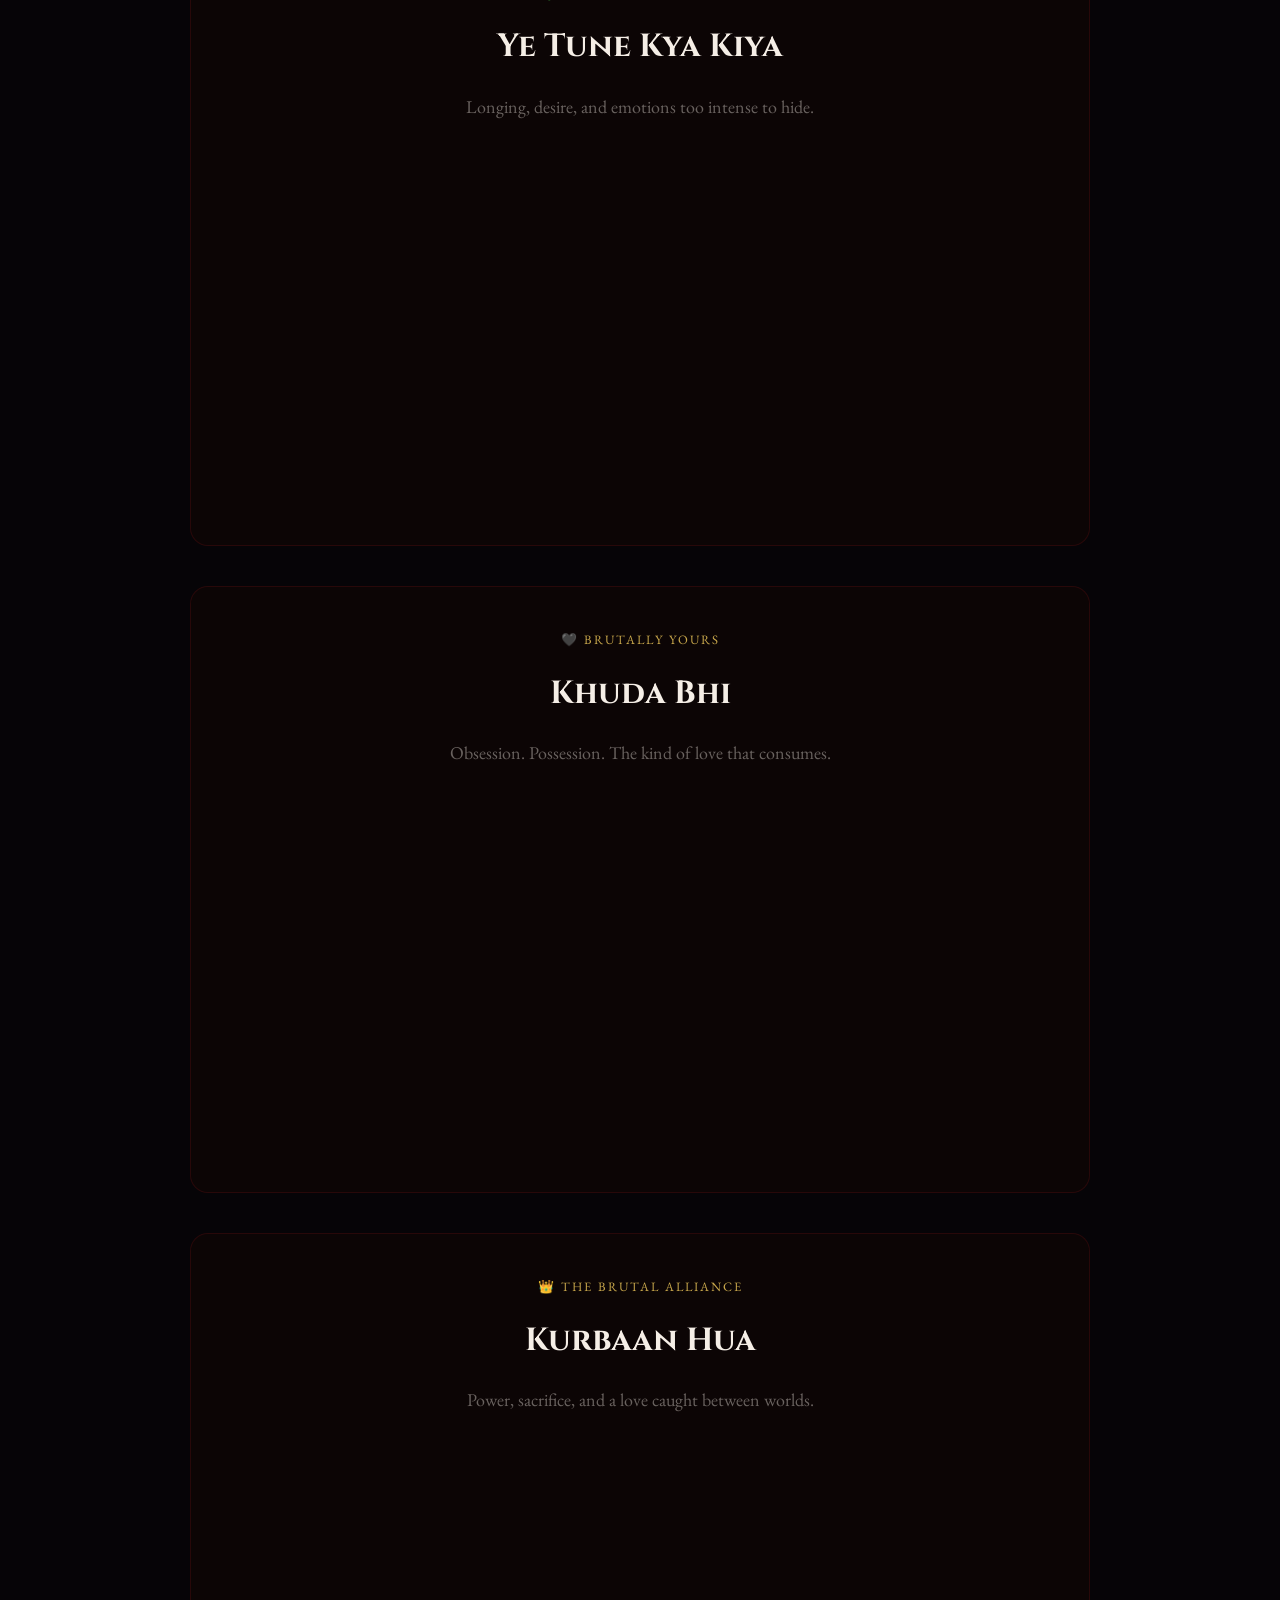
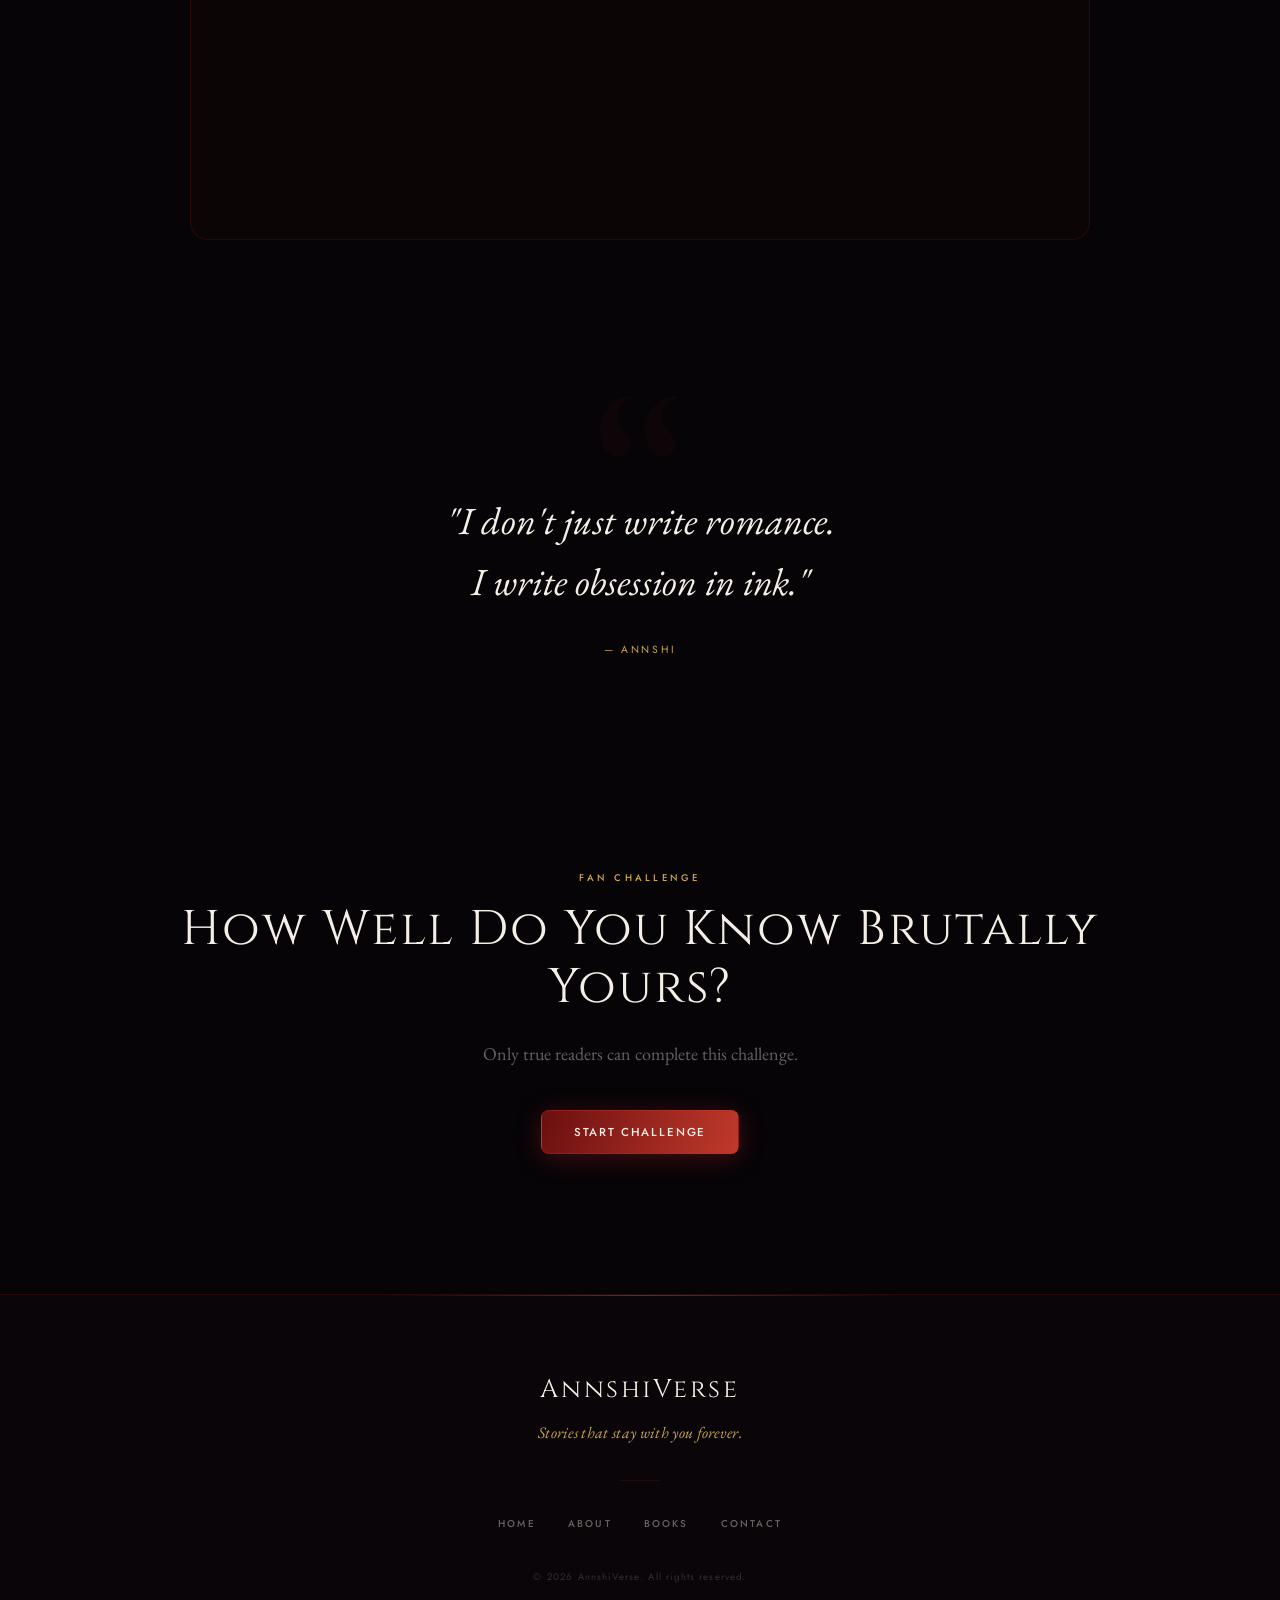
==== commit 43747b3f: "Update index.html" ====
--- a/index.html
+++ b/index.html
@@ -6,16 +6,6 @@
   <meta name="description" content="AnnshiVerse — Dark romance stories by Annshi. Obsession, passion, and love that leaves marks.">
   <title>AnnshiVerse | Stories That Leave Scars</title>
   <link rel="stylesheet" href="style.css">
-
-  <!-- Google tag (gtag.js) -->
-<script async src="https://www.googletagmanager.com/gtag/js?id=G-VY9TY5R09G"></script>
-<script>
-  window.dataLayer = window.dataLayer || [];
-  function gtag(){dataLayer.push(arguments);}
-  gtag('js', new Date());
-
-  gtag('config', 'G-VY9TY5R09G');
-</script>
 </head>
 <body>
 
@@ -30,6 +20,7 @@
       <li><a href="about.html">About</a></li>
       <li><a href="books.html">Books</a></li>
       <li><a href="contact.html">Contact</a></li>
+      <li><a href="reviews.html">Reviews</a></li>
     </ul>
   </nav>
 
@@ -42,8 +33,7 @@
 
       <span class="hero-eyebrow">Welcome to the universe</span>
 
-      <h1>Where obsession<br>becomes <em>poetry</em></h1>
-
+      <h1>Where words<br>become <em>obsession</em></h1>
 
       <div class="hero-divider">
         <span class="hero-divider-icon">✦ ✦ ✦</span>
@@ -87,6 +77,101 @@
     </div>
   </section>
 
+
+
+<!-- SONGS SECTION -->
+<section class="songs-section">
+
+  <span class="section-label">The Soundtrack</span>
+
+  <h2 class="section-title">
+    Songs of AnnshiVerse
+  </h2>
+
+  <p class="songs-desc">
+    Every story has a heartbeat. These songs capture the emotion,
+    obsession, longing, and intensity behind AnnshiVerse.
+  </p>
+
+  
+
+  <!-- DIWY -->
+  <div class="song-card">
+
+    <div class="song-info">
+      <span class="song-book">🌹 Darling! I Want You</span>
+      <h3>Ye Tune Kya Kiya</h3>
+      <p>
+        Longing, desire, and emotions too intense to hide.
+      </p>
+    </div>
+
+  <iframe
+    data-testid="embed-iframe"
+    style="border-radius:12px"
+    src="https://open.spotify.com/embed/track/2cPUB8EOT6AfJ8oxhyoNXL?utm_source=generator&si=4fe5b125f7f64b29"
+    width="100%"
+    height="352"
+    frameBorder="0"
+    allowfullscreen=""
+    allow="autoplay; clipboard-write; encrypted-media; fullscreen; picture-in-picture"
+    loading="lazy">
+  </iframe>
+
+  </div>
+
+  <!-- BRUTALLY YOURS -->
+  <div class="song-card">
+
+    <div class="song-info">
+      <span class="song-book">🖤 Brutally Yours</span>
+      <h3>Khuda Bhi</h3>
+      <p>
+        Obsession. Possession. The kind of love that consumes.
+      </p>
+    </div>
+
+    <!-- Replace src later -->
+    <iframe
+    data-testid="embed-iframe"
+    style="border-radius:12px"
+    src="https://open.spotify.com/embed/track/0ZDIbqhCCa0i3j5WDZioEP?utm_source=generator&si=7434abd8858f40ec"
+    width="100%"
+    height="352"
+    frameBorder="0"
+    allowfullscreen=""
+    allow="autoplay; clipboard-write; encrypted-media; fullscreen; picture-in-picture"
+    loading="lazy">
+  </iframe>
+
+  </div>
+
+  <!-- TBA -->
+  <div class="song-card">
+
+    <div class="song-info">
+      <span class="song-book">👑 The Brutal Alliance</span>
+      <h3>Kurbaan Hua</h3>
+      <p>
+        Power, sacrifice, and a love caught between worlds.
+      </p>
+    </div>
+
+    <iframe
+data-testid="embed-iframe"
+style="border-radius:12px"
+src="https://open.spotify.com/embed/track/4Do9JttTPtRvENDAzq8GfQ?utm_source=generator&si=2f9708b1ea494b91"
+width="100%"
+height="352"
+frameBorder="0"
+allowfullscreen=""
+allow="autoplay; clipboard-write; encrypted-media; fullscreen; picture-in-picture"
+loading="lazy">
+</iframe>
+
+  </div>
+
+</section>
   <!-- QUOTE -->
   <section class="quote-section reveal" aria-label="Author quote">
     <p class="quote-text">
@@ -94,7 +179,23 @@
     </p>
     <p class="quote-author">— Annshi</p>
   </section>
-
+ <section class="quiz-preview">
+  <span class="section-label">Fan Challenge</span>
+
+  <h2 class="section-title">
+    How Well Do You Know Brutally Yours?
+  </h2>
+
+  <p class="quiz-desc">
+    Only true readers can complete this challenge.
+  </p>
+
+  <div id="quizContainer">
+    <button class="btn" onclick="startQuiz()">
+      Start Challenge
+    </button>
+  </div>
+</section>
   <!-- FOOTER -->
   <footer>
     <div class="footer-logo">AnnshiVerse</div>
--- a/style.css
+++ b/style.css
@@ -1326,4 +1326,133 @@
 
   .hero-divider::before,
   .hero-divider::after { width: 40px; }
-}+}
+
+.quiz-preview{
+    padding:100px 7%;
+    text-align:center;
+}
+
+.quiz-desc{
+    max-width:600px;
+    margin:20px auto 40px;
+    color:var(--ivory-muted);
+}
+
+.quiz-box{
+    max-width:800px;
+    margin:auto;
+    background:rgba(15,6,6,0.7);
+    border:1px solid var(--border);
+    padding:40px;
+    border-radius:16px;
+}
+
+.quiz-question{
+    font-size:1.4rem;
+    color:var(--ivory);
+    margin-bottom:25px;
+}
+
+.quiz-input{
+    width:100%;
+    padding:15px;
+    background:#111;
+    border:1px solid var(--crimson);
+    color:white;
+    border-radius:8px;
+    margin-bottom:20px;
+}
+
+.quiz-feedback{
+    margin-top:20px;
+    color:var(--gold);
+    font-size:1.1rem;
+}
+
+.progress{
+    margin-bottom:25px;
+    color:var(--gold);
+    font-weight:bold;
+}
+
+.result-card{
+    padding:40px;
+}
+
+.result-title{
+    font-size:2rem;
+    color:var(--gold);
+    margin-bottom:20px;
+}
+
+.quiz-option{
+display:block;
+text-align:left;
+max-width:500px;
+margin:15px auto;
+padding:15px;
+background:rgba(255,255,255,0.05);
+border:1px solid rgba(255,255,255,0.1);
+border-radius:10px;
+cursor:pointer;
+transition:0.3s;
+}
+
+.quiz-option:hover{
+border-color:#c0392b;
+background:rgba(192,57,43,0.1);
+}
+
+.quiz-option input{
+margin-right:10px;
+}
+
+/* SONGS SECTION */
+
+.songs-section{
+    padding:100px 7%;
+    text-align:center;
+}
+
+.songs-desc{
+    max-width:650px;
+    margin:20px auto 50px;
+    color:var(--ivory-muted);
+    line-height:1.8;
+}
+
+.song-card{
+    max-width:900px;
+    margin:40px auto;
+    padding:35px;
+    background:rgba(15,6,6,0.75);
+    border:1px solid var(--border);
+    border-radius:18px;
+    transition:0.3s;
+}
+
+.song-card:hover{
+    transform:translateY(-4px);
+    border-color:var(--crimson);
+}
+
+.song-book{
+    color:var(--gold);
+    letter-spacing:2px;
+    text-transform:uppercase;
+    font-size:0.8rem;
+}
+
+.song-card h3{
+    color:var(--ivory);
+    font-size:2rem;
+    margin-top:10px;
+    margin-bottom:15px;
+    font-family:var(--ff-display);
+}
+
+.song-card p{
+    color:var(--ivory-muted);
+    margin-bottom:25px;
+}
